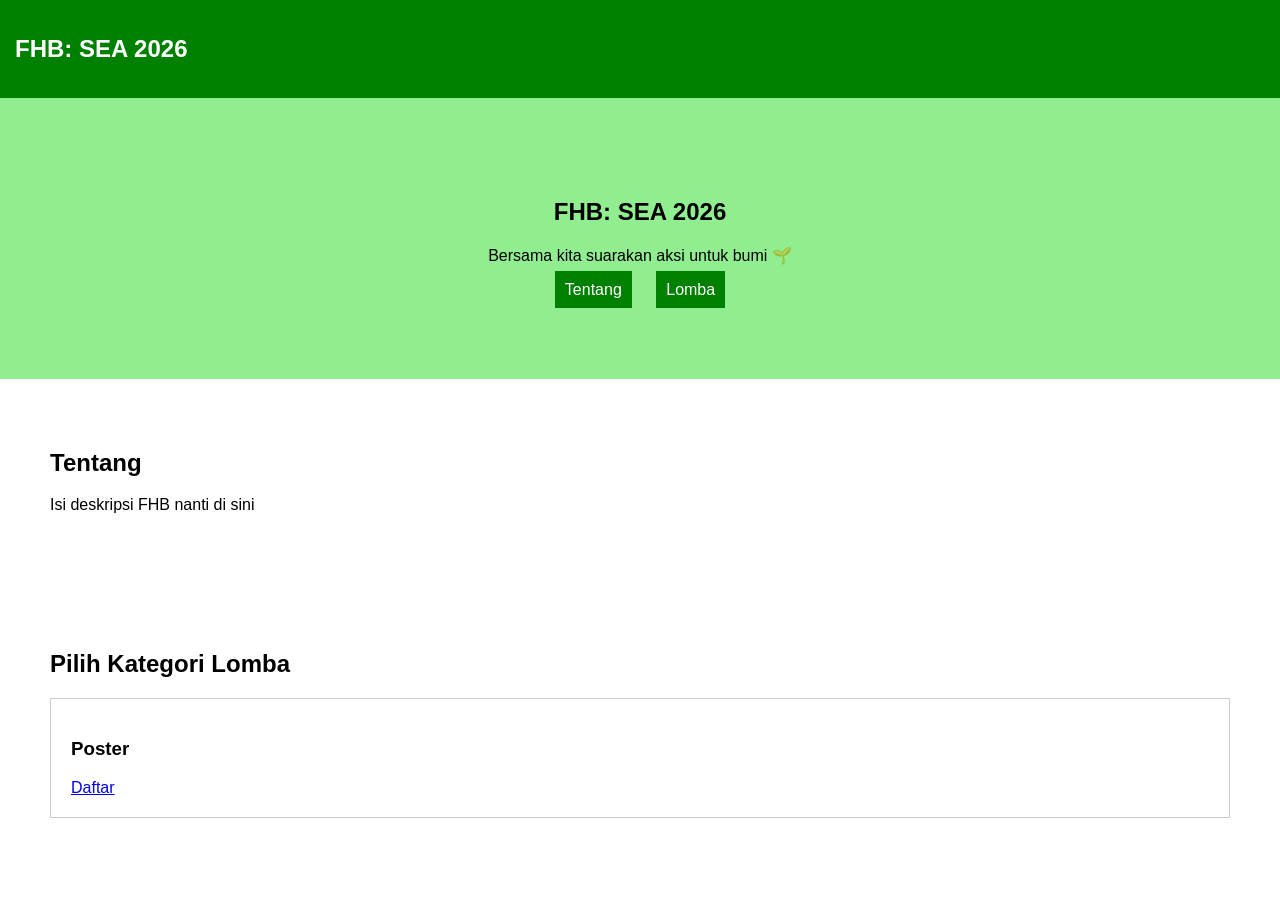
==== index.html @ b34a1d74 "Add files via upload" ====
<!DOCTYPE html>
<html lang="id">
<head>
  <meta charset="UTF-8">
  <title>FHB SEA 2026</title>
  <link rel="stylesheet" href="style.css">
</head>

<body>

<nav>
  <h2>FHB: SEA 2026</h2>
</nav>

<section class="header">
  <h1>FHB: SEA 2026</h1>
  <p>Bersama kita suarakan aksi untuk bumi 🌱</p>

  <div class="buttons">
    <a href="#tentang">Tentang</a>
    <a href="#kategori">Lomba</a>
  </div>
</section>

<section id="tentang" class="tentang">
  <h2>Tentang</h2>
  <p>Isi deskripsi FHB nanti di sini</p>
</section>

<section id="kategori" class="kategori">
  <h2>Pilih Kategori Lomba</h2>

  <div class="card-container">
    <div class="card">
      <h3>Poster</h3>
      <a href="#">Daftar</a>
    </div>
  </div>
</section>

</body>
</html>
---- style.css ----
body {
  font-family: Arial;
  margin: 0;
}

nav {
  background: green;
  color: white;
  padding: 15px;
}

.header {
  text-align: center;
  padding: 80px;
  background: lightgreen;
}

.buttons a {
  margin: 10px;
  padding: 10px;
  background: green;
  color: white;
  text-decoration: none;
}

.tentang {
  padding: 50px;
}

.kategori {
  padding: 50px;
}

.card {
  border: 1px solid #ccc;
  padding: 20px;
}
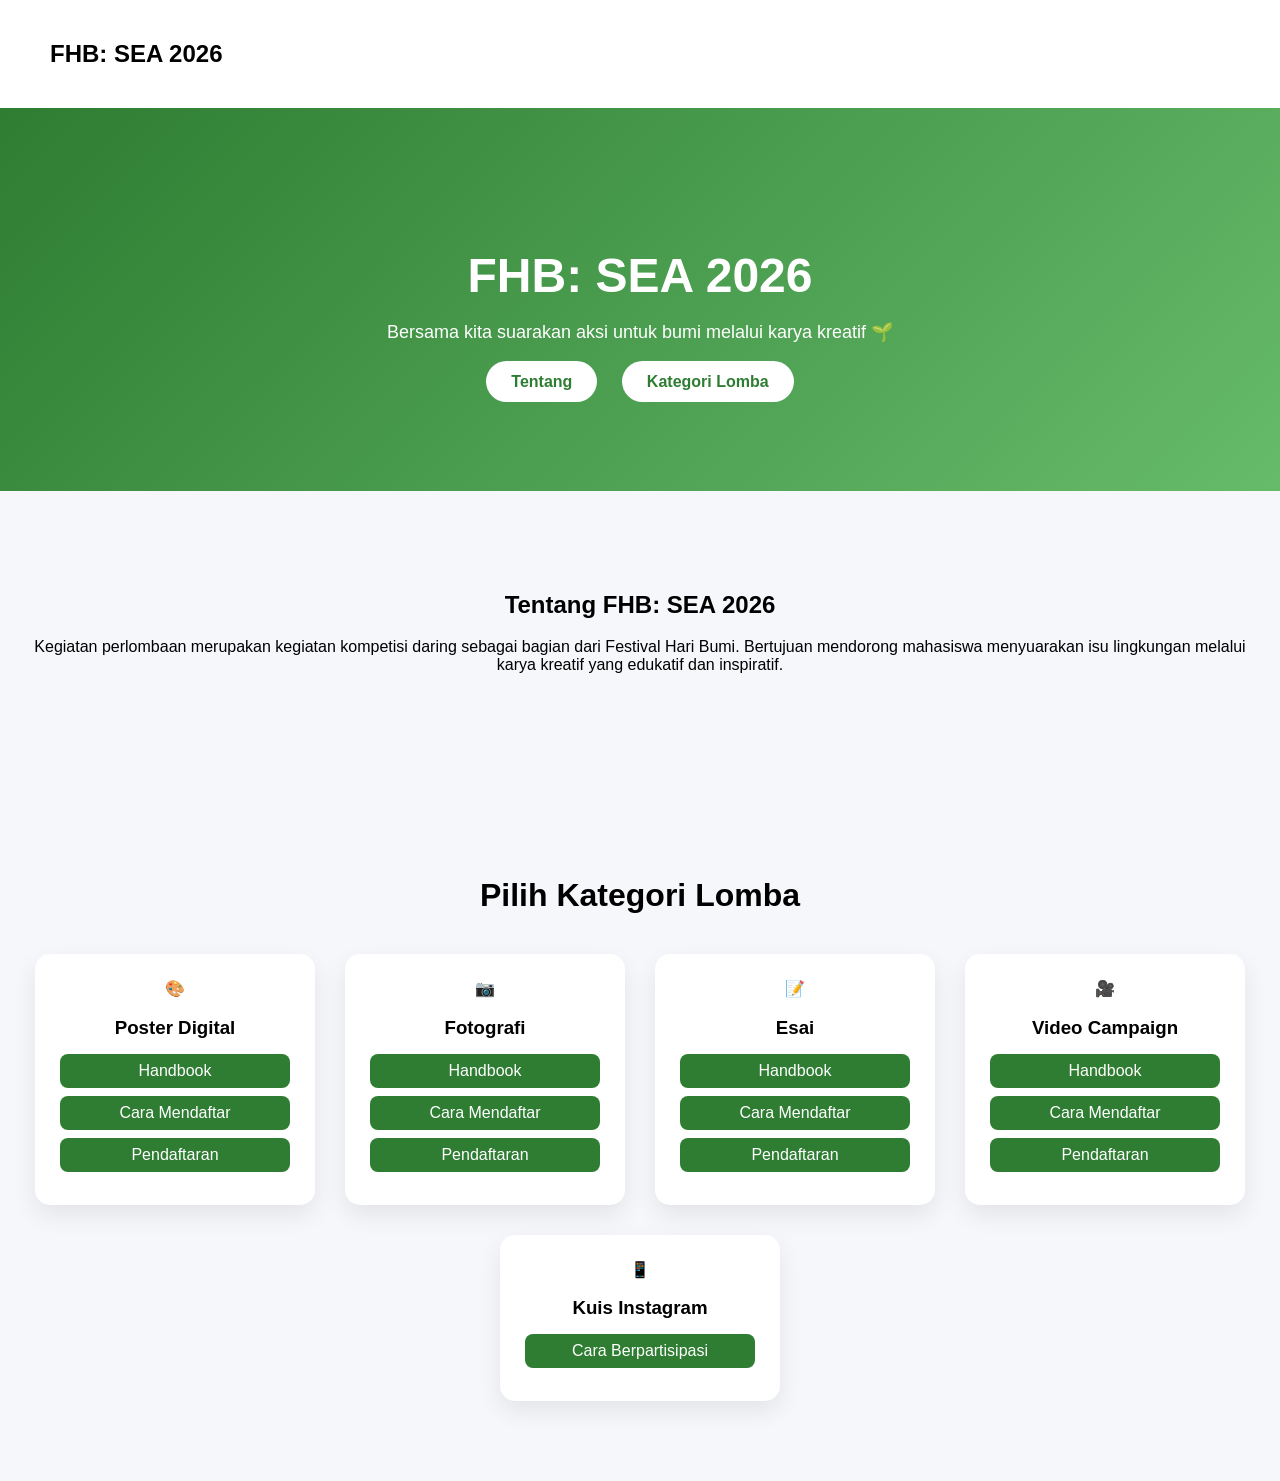
==== commit c6dfe9f8: "Update index.html" ====
--- a/index.html
+++ b/index.html
@@ -1,42 +1,94 @@
 <!DOCTYPE html>
 <html lang="id">
 <head>
-  <meta charset="UTF-8">
-  <title>FHB SEA 2026</title>
-  <link rel="stylesheet" href="style.css">
+<meta charset="UTF-8">
+<meta name="viewport" content="width=device-width, initial-scale=1.0">
+<title>FHB SEA 2026</title>
+
+<link href="https://fonts.googleapis.com/css2?family=Poppins:wght@300;500;700&display=swap" rel="stylesheet">
+<link rel="stylesheet" href="style.css">
+
 </head>
 
 <body>
 
+<!-- NAVBAR -->
 <nav>
   <h2>FHB: SEA 2026</h2>
 </nav>
 
+<!-- HERO -->
 <section class="header">
-  <h1>FHB: SEA 2026</h1>
-  <p>Bersama kita suarakan aksi untuk bumi 🌱</p>
+  <div class="overlay"></div>
+  <div class="content">
+    <h1>FHB: SEA 2026</h1>
+    <p>Bersama kita suarakan aksi untuk bumi melalui karya kreatif 🌱</p>
 
-  <div class="buttons">
-    <a href="#tentang">Tentang</a>
-    <a href="#kategori">Lomba</a>
-  </div>
-</section>
-
-<section id="tentang" class="tentang">
-  <h2>Tentang</h2>
-  <p>Isi deskripsi FHB nanti di sini</p>
-</section>
-
-<section id="kategori" class="kategori">
-  <h2>Pilih Kategori Lomba</h2>
-
-  <div class="card-container">
-    <div class="card">
-      <h3>Poster</h3>
-      <a href="#">Daftar</a>
+    <div class="buttons">
+      <a href="#tentang">Tentang</a>
+      <a href="#kategori">Kategori Lomba</a>
     </div>
   </div>
 </section>
 
+<!-- TENTANG -->
+<section id="tentang" class="tentang reveal">
+  <h2>Tentang FHB: SEA 2026</h2>
+  <p>
+    Kegiatan perlombaan merupakan kegiatan kompetisi daring sebagai bagian dari Festival Hari Bumi.
+    Bertujuan mendorong mahasiswa menyuarakan isu lingkungan melalui karya kreatif yang edukatif dan inspiratif.
+  </p>
+</section>
+
+<!-- KATEGORI -->
+<section id="kategori" class="kategori">
+  <h2 class="reveal">Pilih Kategori Lomba</h2>
+
+  <div class="card-container">
+
+    <!-- CARD -->
+    <div class="card reveal">
+      <div class="icon">🎨</div>
+      <h3>Poster Digital</h3>
+      <a href="#">Handbook</a>
+      <a href="cara.html">Cara Mendaftar</a>
+      <a href="#">Pendaftaran</a>
+    </div>
+
+    <div class="card reveal">
+      <div class="icon">📷</div>
+      <h3>Fotografi</h3>
+      <a href="#">Handbook</a>
+      <a href="cara.html">Cara Mendaftar</a>
+      <a href="#">Pendaftaran</a>
+    </div>
+
+    <div class="card reveal">
+      <div class="icon">📝</div>
+      <h3>Esai</h3>
+      <a href="#">Handbook</a>
+      <a href="cara.html">Cara Mendaftar</a>
+      <a href="#">Pendaftaran</a>
+    </div>
+
+    <div class="card reveal">
+      <div class="icon">🎥</div>
+      <h3>Video Campaign</h3>
+      <a href="#">Handbook</a>
+      <a href="cara.html">Cara Mendaftar</a>
+      <a href="#">Pendaftaran</a>
+    </div>
+
+    <div class="card reveal">
+      <div class="icon">📱</div>
+      <h3>Kuis Instagram</h3>
+      <a href="cara.html">Cara Berpartisipasi</a>
+    </div>
+
+  </div>
+</section>
+
+<script src="script.js"></script>
+
 </body>
-</html>+</html>
--- a/style.css
+++ b/style.css
@@ -1,37 +1,93 @@
 body {
-  font-family: Arial;
+  font-family: 'Segoe UI', sans-serif;
   margin: 0;
+  background: #f5f7fa;
 }
 
+/* NAVBAR */
 nav {
-  background: green;
-  color: white;
-  padding: 15px;
+  display: flex;
+  justify-content: space-between;
+  padding: 20px 50px;
+  background: white;
+  box-shadow: 0 2px 10px rgba(0,0,0,0.05);
 }
 
+/* HEADER */
 .header {
   text-align: center;
-  padding: 80px;
-  background: lightgreen;
+  padding: 100px 20px;
+  background: linear-gradient(135deg, #2e7d32, #66bb6a);
+  color: white;
+}
+
+.header h1 {
+  font-size: 48px;
+  margin-bottom: 10px;
+}
+
+.header p {
+  font-size: 18px;
+  margin-bottom: 30px;
 }
 
 .buttons a {
   margin: 10px;
-  padding: 10px;
-  background: green;
-  color: white;
+  padding: 12px 25px;
+  background: white;
+  color: #2e7d32;
   text-decoration: none;
+  border-radius: 30px;
+  font-weight: bold;
 }
 
+/* SECTION */
 .tentang {
-  padding: 50px;
+  padding: 80px 20px;
+  text-align: center;
 }
 
 .kategori {
-  padding: 50px;
+  padding: 80px 20px;
+  text-align: center;
+}
+
+.kategori h2 {
+  font-size: 32px;
+  margin-bottom: 40px;
+}
+
+/* CARD */
+.card-container {
+  display: flex;
+  justify-content: center;
+  flex-wrap: wrap;
+  gap: 30px;
 }
 
 .card {
-  border: 1px solid #ccc;
-  padding: 20px;
-}+  background: white;
+  padding: 25px;
+  width: 230px;
+  border-radius: 15px;
+  box-shadow: 0 10px 25px rgba(0,0,0,0.08);
+  transition: 0.3s;
+}
+
+.card:hover {
+  transform: translateY(-10px);
+}
+
+.card h3 {
+  margin-bottom: 15px;
+}
+
+.card a {
+  display: block;
+  margin: 8px 0;
+  padding: 8px;
+  background: #2e7d32;
+  color: white;
+  text-decoration: none;
+  border-radius: 8px;
+}
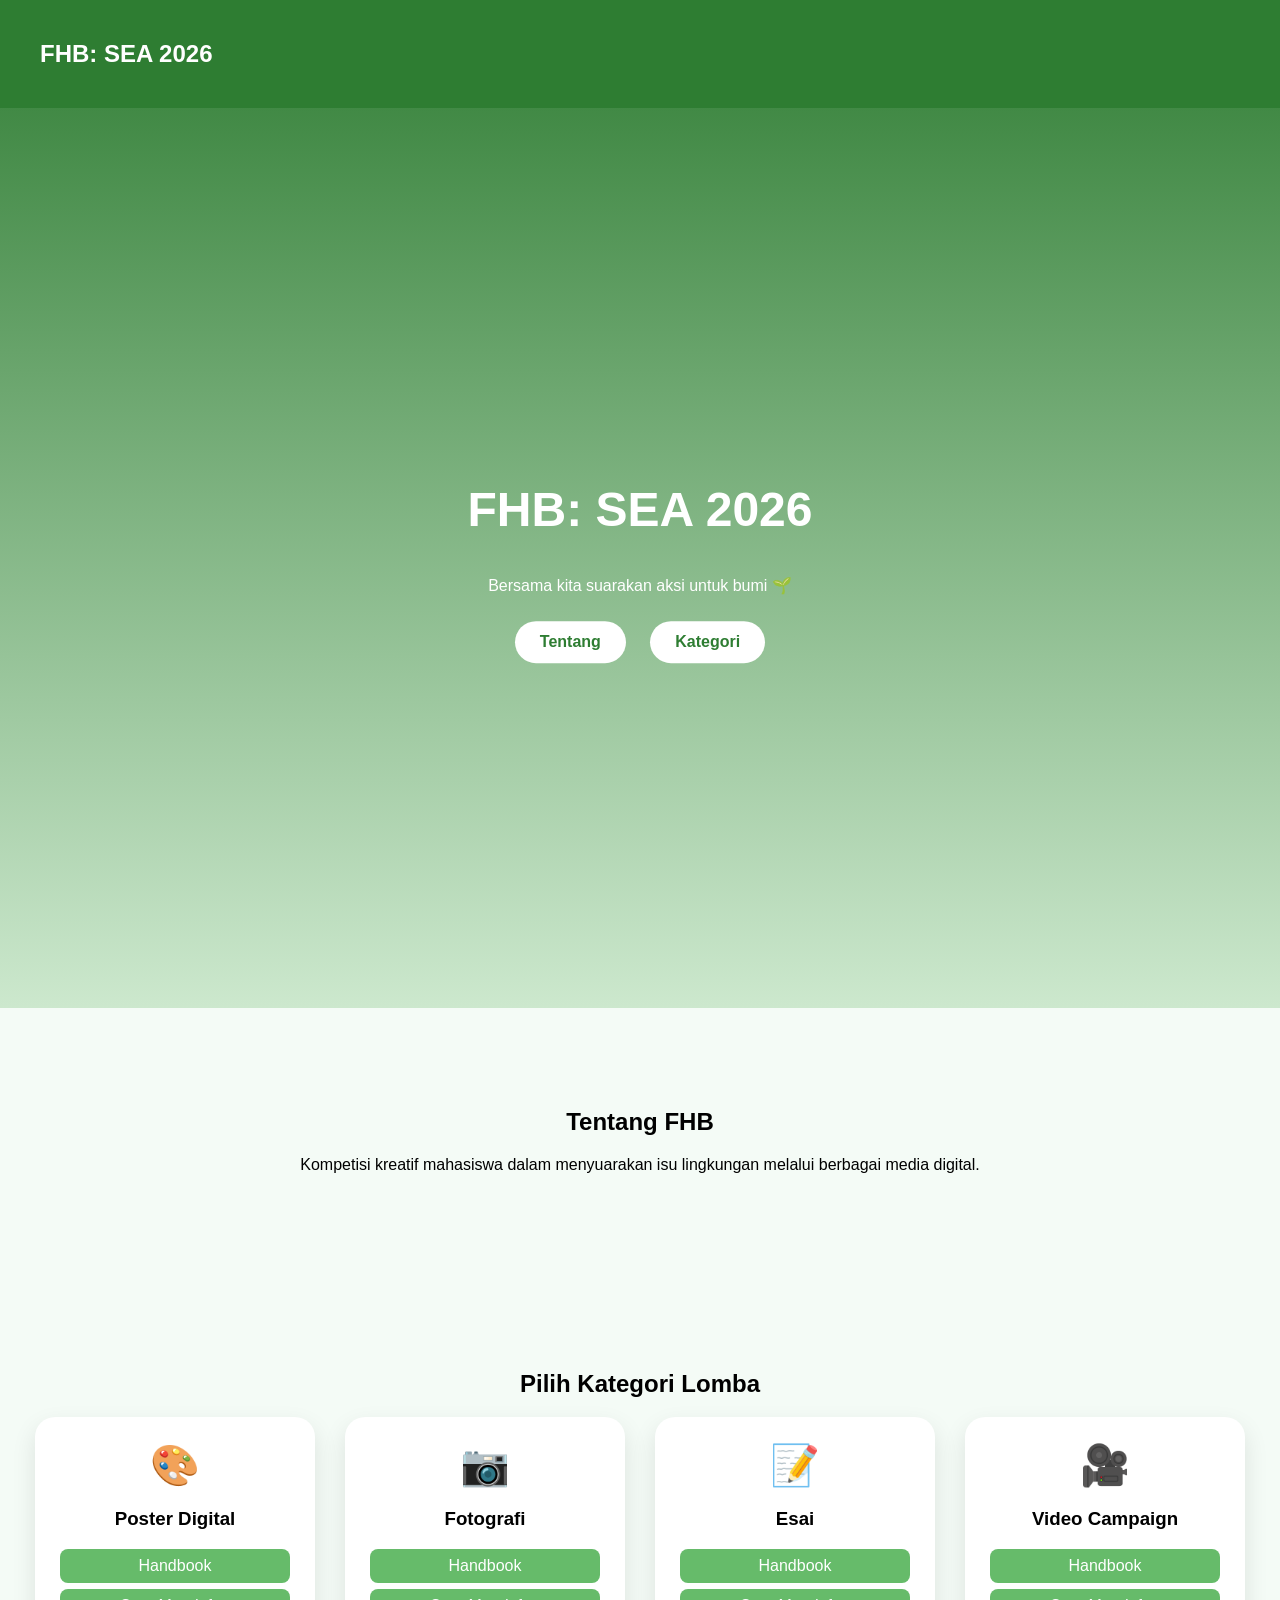
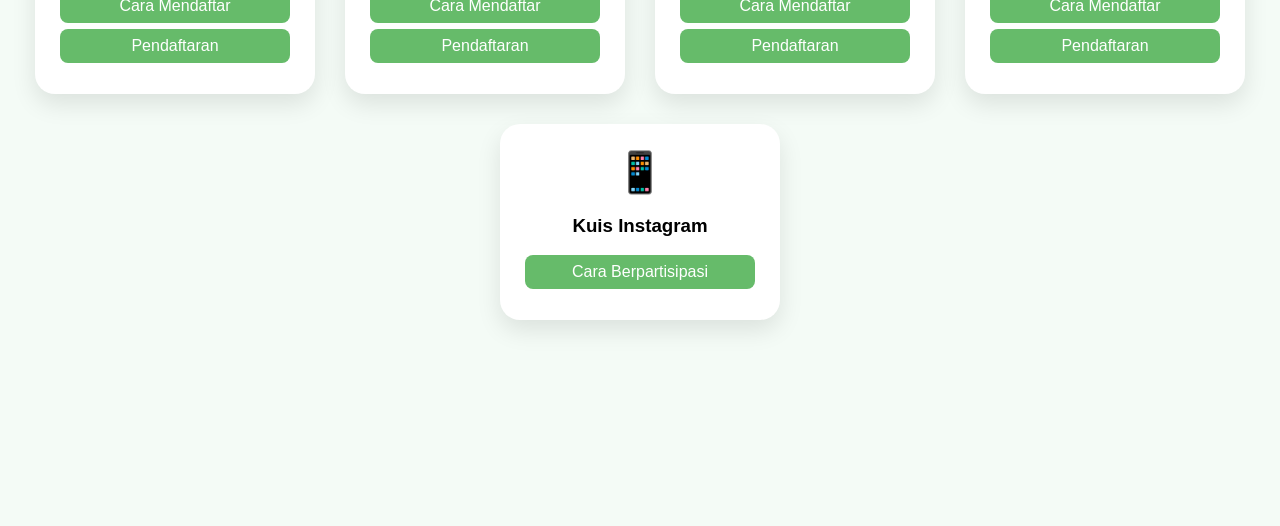
==== commit f7bb59ff: "Update index.html" ====
--- a/index.html
+++ b/index.html
@@ -12,46 +12,38 @@
 
 <body>
 
-<!-- NAVBAR -->
 <nav>
   <h2>FHB: SEA 2026</h2>
 </nav>
 
-<!-- HERO -->
 <section class="header">
   <div class="overlay"></div>
   <div class="content">
     <h1>FHB: SEA 2026</h1>
-    <p>Bersama kita suarakan aksi untuk bumi melalui karya kreatif 🌱</p>
+    <p>Bersama kita suarakan aksi untuk bumi 🌱</p>
 
     <div class="buttons">
       <a href="#tentang">Tentang</a>
-      <a href="#kategori">Kategori Lomba</a>
+      <a href="#kategori">Kategori</a>
     </div>
   </div>
 </section>
 
-<!-- TENTANG -->
 <section id="tentang" class="tentang reveal">
-  <h2>Tentang FHB: SEA 2026</h2>
-  <p>
-    Kegiatan perlombaan merupakan kegiatan kompetisi daring sebagai bagian dari Festival Hari Bumi.
-    Bertujuan mendorong mahasiswa menyuarakan isu lingkungan melalui karya kreatif yang edukatif dan inspiratif.
-  </p>
+  <h2>Tentang FHB</h2>
+  <p>Kompetisi kreatif mahasiswa dalam menyuarakan isu lingkungan melalui berbagai media digital.</p>
 </section>
 
-<!-- KATEGORI -->
 <section id="kategori" class="kategori">
   <h2 class="reveal">Pilih Kategori Lomba</h2>
 
   <div class="card-container">
 
-    <!-- CARD -->
     <div class="card reveal">
       <div class="icon">🎨</div>
       <h3>Poster Digital</h3>
       <a href="#">Handbook</a>
-      <a href="cara.html">Cara Mendaftar</a>
+      <a href="cara-poster.html">Cara Mendaftar</a>
       <a href="#">Pendaftaran</a>
     </div>
 
@@ -59,7 +51,7 @@
       <div class="icon">📷</div>
       <h3>Fotografi</h3>
       <a href="#">Handbook</a>
-      <a href="cara.html">Cara Mendaftar</a>
+      <a href="cara-foto.html">Cara Mendaftar</a>
       <a href="#">Pendaftaran</a>
     </div>
 
@@ -67,7 +59,7 @@
       <div class="icon">📝</div>
       <h3>Esai</h3>
       <a href="#">Handbook</a>
-      <a href="cara.html">Cara Mendaftar</a>
+      <a href="cara-esai.html">Cara Mendaftar</a>
       <a href="#">Pendaftaran</a>
     </div>
 
@@ -75,17 +67,23 @@
       <div class="icon">🎥</div>
       <h3>Video Campaign</h3>
       <a href="#">Handbook</a>
-      <a href="cara.html">Cara Mendaftar</a>
+      <a href="cara-video.html">Cara Mendaftar</a>
       <a href="#">Pendaftaran</a>
     </div>
 
     <div class="card reveal">
       <div class="icon">📱</div>
       <h3>Kuis Instagram</h3>
-      <a href="cara.html">Cara Berpartisipasi</a>
+      <a href="cara-kuis.html">Cara Berpartisipasi</a>
     </div>
 
   </div>
+</section>
+
+<!-- CTA -->
+<section class="cta reveal">
+  <h2>Yuk Jadi Bagian dari Aksi untuk Bumi 🌍</h2>
+  <p>Tunjukkan kreativitasmu dan suarakan perubahan!</p>
 </section>
 
 <script src="script.js"></script>
--- a/style.css
+++ b/style.css
@@ -1,43 +1,52 @@
 body {
-  font-family: 'Segoe UI', sans-serif;
   margin: 0;
-  background: #f5f7fa;
+  font-family: 'Poppins', sans-serif;
+  background: #f4fbf6;
 }
 
 /* NAVBAR */
 nav {
-  display: flex;
-  justify-content: space-between;
-  padding: 20px 50px;
-  background: white;
-  box-shadow: 0 2px 10px rgba(0,0,0,0.05);
+  padding: 20px 40px;
+  background: #2e7d32;
+  color: white;
+  font-weight: bold;
 }
 
-/* HEADER */
+/* HERO */
 .header {
-  text-align: center;
-  padding: 100px 20px;
-  background: linear-gradient(135deg, #2e7d32, #66bb6a);
-  color: white;
+  position: relative;
+  height: 100vh;
+  background: url('https://images.unsplash.com/photo-1501004318641-b39e6451bec6') center/cover;
 }
 
-.header h1 {
-  font-size: 48px;
-  margin-bottom: 10px;
+.overlay {
+  position: absolute;
+  width: 100%;
+  height: 100%;
+  background: linear-gradient(to bottom, rgba(46,125,50,0.9), rgba(200,230,201,0.9));
 }
 
-.header p {
-  font-size: 18px;
-  margin-bottom: 30px;
+.content {
+  position: relative;
+  color: white;
+  text-align: center;
+  top: 50%;
+  transform: translateY(-50%);
+  padding: 20px;
+}
+
+.content h1 {
+  font-size: 48px;
 }
 
 .buttons a {
+  display: inline-block;
   margin: 10px;
   padding: 12px 25px;
   background: white;
   color: #2e7d32;
+  border-radius: 30px;
   text-decoration: none;
-  border-radius: 30px;
   font-weight: bold;
 }
 
@@ -52,16 +61,11 @@
   text-align: center;
 }
 
-.kategori h2 {
-  font-size: 32px;
-  margin-bottom: 40px;
-}
-
 /* CARD */
 .card-container {
   display: flex;
+  flex-wrap: wrap;
   justify-content: center;
-  flex-wrap: wrap;
   gap: 30px;
 }
 
@@ -69,8 +73,8 @@
   background: white;
   padding: 25px;
   width: 230px;
-  border-radius: 15px;
-  box-shadow: 0 10px 25px rgba(0,0,0,0.08);
+  border-radius: 20px;
+  box-shadow: 0 10px 25px rgba(0,0,0,0.1);
   transition: 0.3s;
 }
 
@@ -78,16 +82,40 @@
   transform: translateY(-10px);
 }
 
-.card h3 {
-  margin-bottom: 15px;
+.icon {
+  font-size: 40px;
+  margin-bottom: 10px;
 }
 
 .card a {
   display: block;
-  margin: 8px 0;
+  margin: 6px 0;
   padding: 8px;
-  background: #2e7d32;
+  background: #66bb6a;
   color: white;
+  border-radius: 8px;
   text-decoration: none;
-  border-radius: 8px;
 }
+
+/* ANIMATION */
+.reveal {
+  opacity: 0;
+  transform: translateY(40px);
+  transition: 0.6s;
+}
+
+.reveal.active {
+  opacity: 1;
+  transform: translateY(0);
+}
+
+/* RESPONSIVE */
+@media(max-width:768px){
+  .content h1 {
+    font-size: 30px;
+  }
+
+  .card {
+    width: 90%;
+  }
+}
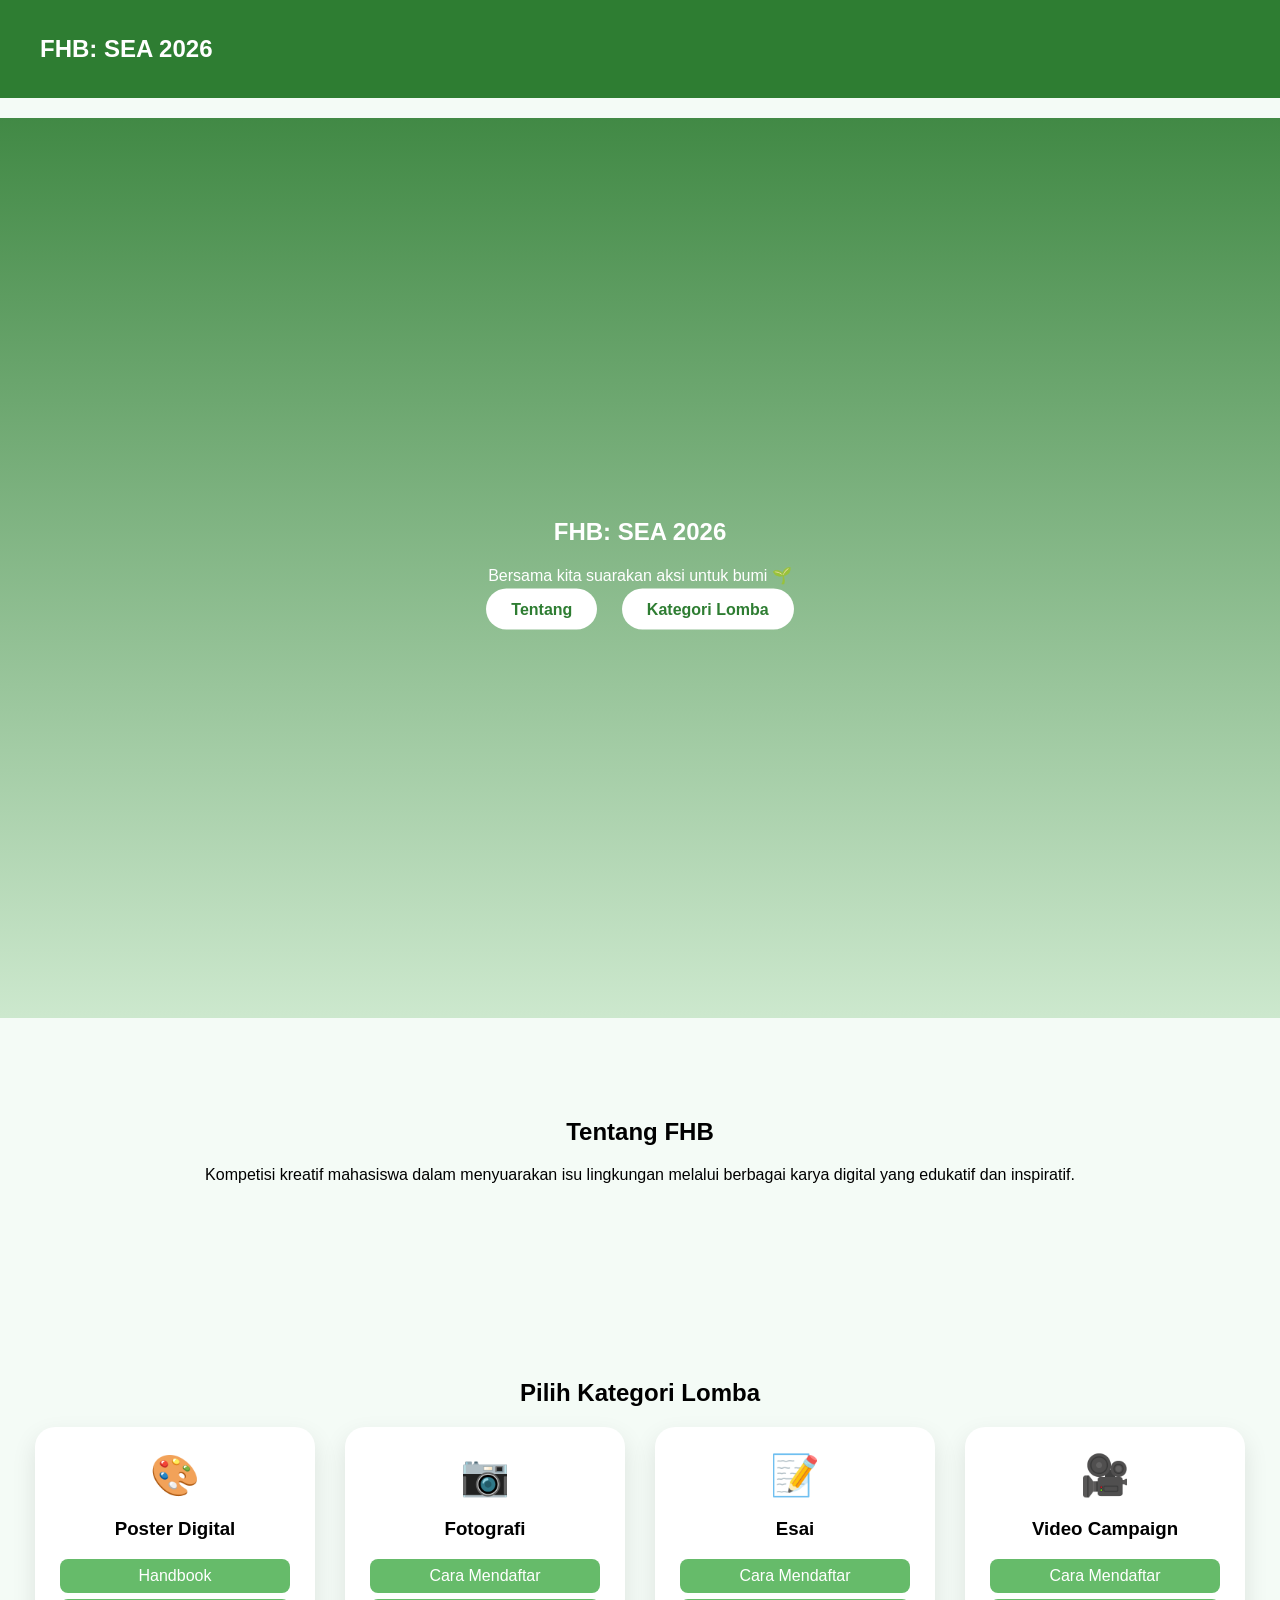
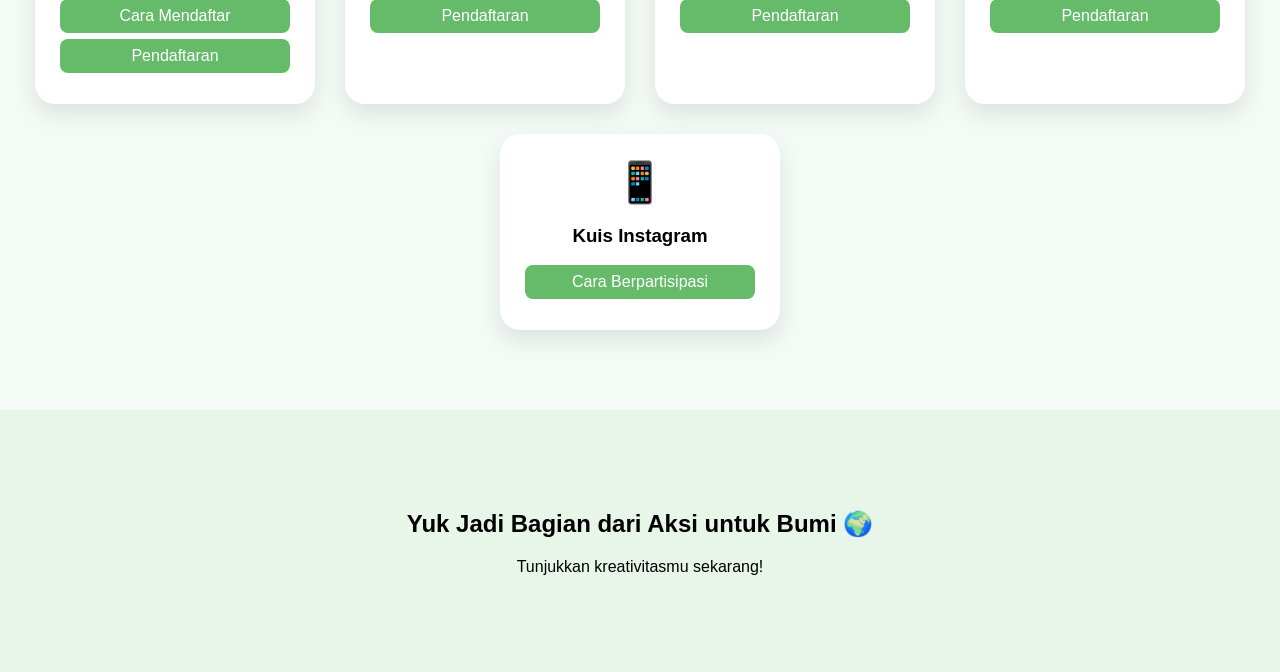
==== commit 573fd88c: "Update index.html" ====
--- a/index.html
+++ b/index.html
@@ -18,20 +18,24 @@
 
 <section class="header">
   <div class="overlay"></div>
+
   <div class="content">
     <h1>FHB: SEA 2026</h1>
     <p>Bersama kita suarakan aksi untuk bumi 🌱</p>
 
     <div class="buttons">
       <a href="#tentang">Tentang</a>
-      <a href="#kategori">Kategori</a>
+      <a href="#kategori">Kategori Lomba</a>
     </div>
   </div>
 </section>
 
 <section id="tentang" class="tentang reveal">
   <h2>Tentang FHB</h2>
-  <p>Kompetisi kreatif mahasiswa dalam menyuarakan isu lingkungan melalui berbagai media digital.</p>
+  <p>
+    Kompetisi kreatif mahasiswa dalam menyuarakan isu lingkungan melalui berbagai karya digital
+    yang edukatif dan inspiratif.
+  </p>
 </section>
 
 <section id="kategori" class="kategori">
@@ -50,7 +54,6 @@
     <div class="card reveal">
       <div class="icon">📷</div>
       <h3>Fotografi</h3>
-      <a href="#">Handbook</a>
       <a href="cara-foto.html">Cara Mendaftar</a>
       <a href="#">Pendaftaran</a>
     </div>
@@ -58,7 +61,6 @@
     <div class="card reveal">
       <div class="icon">📝</div>
       <h3>Esai</h3>
-      <a href="#">Handbook</a>
       <a href="cara-esai.html">Cara Mendaftar</a>
       <a href="#">Pendaftaran</a>
     </div>
@@ -66,7 +68,6 @@
     <div class="card reveal">
       <div class="icon">🎥</div>
       <h3>Video Campaign</h3>
-      <a href="#">Handbook</a>
       <a href="cara-video.html">Cara Mendaftar</a>
       <a href="#">Pendaftaran</a>
     </div>
@@ -80,10 +81,9 @@
   </div>
 </section>
 
-<!-- CTA -->
 <section class="cta reveal">
   <h2>Yuk Jadi Bagian dari Aksi untuk Bumi 🌍</h2>
-  <p>Tunjukkan kreativitasmu dan suarakan perubahan!</p>
+  <p>Tunjukkan kreativitasmu sekarang!</p>
 </section>
 
 <script src="script.js"></script>
--- a/style.css
+++ b/style.css
@@ -1,3 +1,7 @@
+html {
+  scroll-behavior: smooth;
+}
+
 body {
   margin: 0;
   font-family: 'Poppins', sans-serif;
@@ -6,17 +10,19 @@
 
 /* NAVBAR */
 nav {
-  padding: 20px 40px;
+  position: sticky;
+  top: 0;
+  padding: 15px 40px;
   background: #2e7d32;
   color: white;
-  font-weight: bold;
+  z-index: 1000;
 }
 
 /* HERO */
 .header {
-  position: relative;
   height: 100vh;
   background: url('https://images.unsplash.com/photo-1501004318641-b39e6451bec6') center/cover;
+  position: relative;
 }
 
 .overlay {
@@ -28,35 +34,29 @@
 
 .content {
   position: relative;
-  color: white;
-  text-align: center;
   top: 50%;
   transform: translateY(-50%);
-  padding: 20px;
-}
-
-.content h1 {
-  font-size: 48px;
+  text-align: center;
+  color: white;
 }
 
 .buttons a {
-  display: inline-block;
+  padding: 12px 25px;
   margin: 10px;
-  padding: 12px 25px;
   background: white;
   color: #2e7d32;
   border-radius: 30px;
   text-decoration: none;
   font-weight: bold;
+  transition: 0.3s;
+}
+
+.buttons a:hover {
+  background: #c8e6c9;
 }
 
 /* SECTION */
-.tentang {
-  padding: 80px 20px;
-  text-align: center;
-}
-
-.kategori {
+.tentang, .kategori, .cta {
   padding: 80px 20px;
   text-align: center;
 }
@@ -79,12 +79,11 @@
 }
 
 .card:hover {
-  transform: translateY(-10px);
+  transform: translateY(-10px) scale(1.03);
 }
 
 .icon {
   font-size: 40px;
-  margin-bottom: 10px;
 }
 
 .card a {
@@ -97,7 +96,27 @@
   text-decoration: none;
 }
 
-/* ANIMATION */
+.card a:hover {
+  background: #4caf50;
+}
+
+/* CTA */
+.cta {
+  background: #e8f5e9;
+}
+
+/* BUTTON GLOBAL */
+.btn {
+  display: inline-block;
+  padding: 12px 20px;
+  background: #2e7d32;
+  color: white;
+  border-radius: 8px;
+  text-decoration: none;
+  margin-top: 10px;
+}
+
+/* ANIMASI */
 .reveal {
   opacity: 0;
   transform: translateY(40px);
@@ -111,10 +130,6 @@
 
 /* RESPONSIVE */
 @media(max-width:768px){
-  .content h1 {
-    font-size: 30px;
-  }
-
   .card {
     width: 90%;
   }
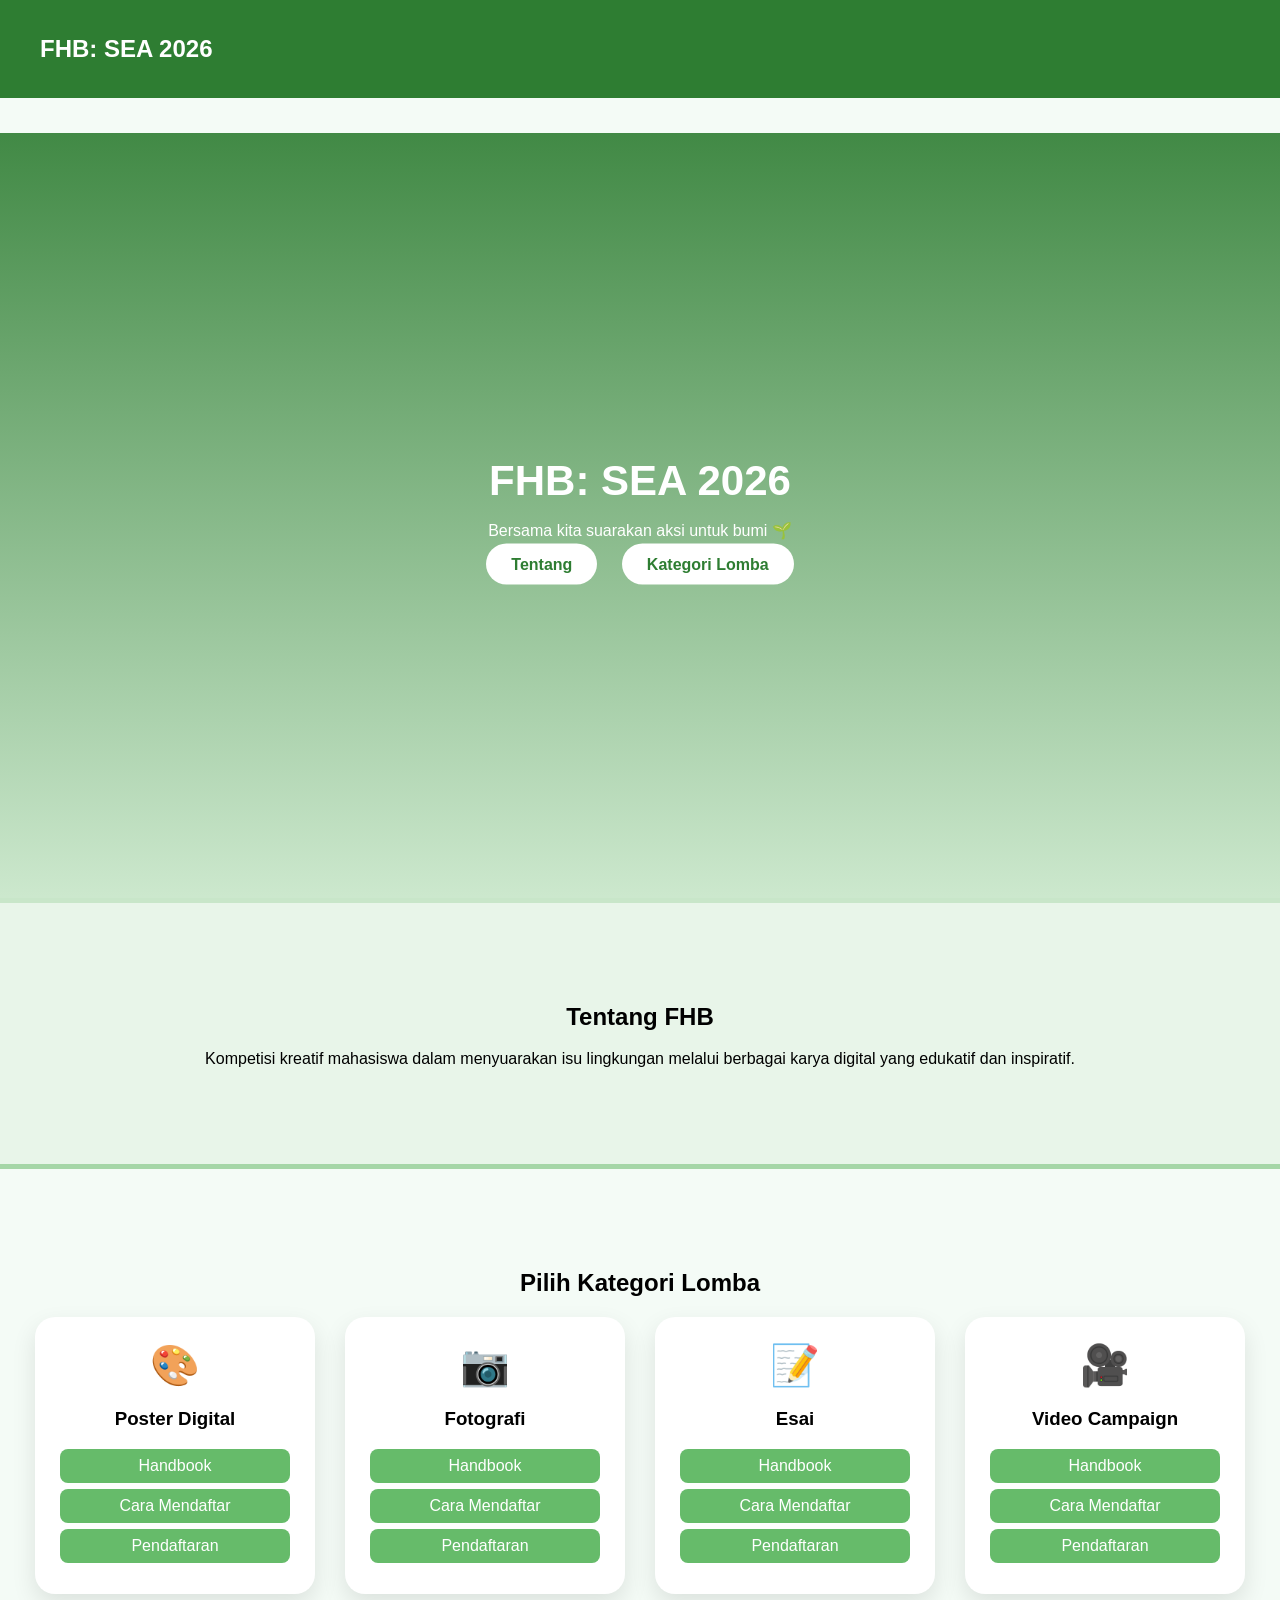
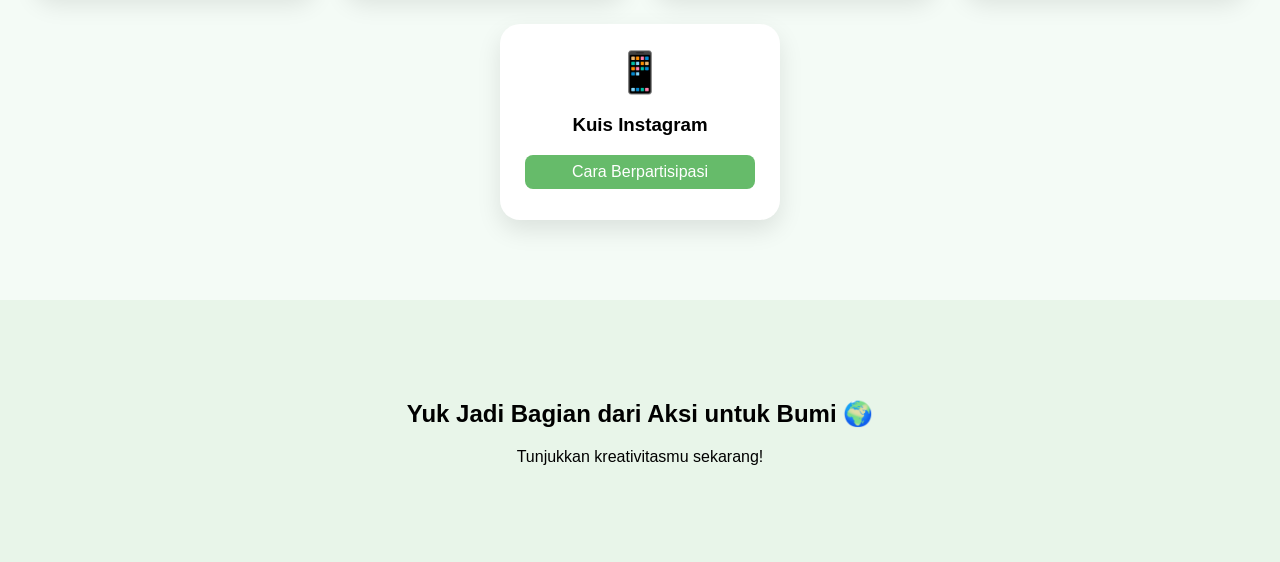
==== commit e064f663: "Update index.html" ====
--- a/index.html
+++ b/index.html
@@ -16,6 +16,7 @@
   <h2>FHB: SEA 2026</h2>
 </nav>
 
+<!-- HEADER -->
 <section class="header">
   <div class="overlay"></div>
 
@@ -30,6 +31,7 @@
   </div>
 </section>
 
+<!-- TENTANG -->
 <section id="tentang" class="tentang reveal">
   <h2>Tentang FHB</h2>
   <p>
@@ -38,6 +40,7 @@
   </p>
 </section>
 
+<!-- KATEGORI -->
 <section id="kategori" class="kategori">
   <h2 class="reveal">Pilih Kategori Lomba</h2>
 
@@ -54,6 +57,7 @@
     <div class="card reveal">
       <div class="icon">📷</div>
       <h3>Fotografi</h3>
+      <a href="#">Handbook</a>
       <a href="cara-foto.html">Cara Mendaftar</a>
       <a href="#">Pendaftaran</a>
     </div>
@@ -61,6 +65,7 @@
     <div class="card reveal">
       <div class="icon">📝</div>
       <h3>Esai</h3>
+      <a href="#">Handbook</a>
       <a href="cara-esai.html">Cara Mendaftar</a>
       <a href="#">Pendaftaran</a>
     </div>
@@ -68,6 +73,7 @@
     <div class="card reveal">
       <div class="icon">🎥</div>
       <h3>Video Campaign</h3>
+      <a href="#">Handbook</a>
       <a href="cara-video.html">Cara Mendaftar</a>
       <a href="#">Pendaftaran</a>
     </div>
@@ -81,6 +87,7 @@
   </div>
 </section>
 
+<!-- CTA -->
 <section class="cta reveal">
   <h2>Yuk Jadi Bagian dari Aksi untuk Bumi 🌍</h2>
   <p>Tunjukkan kreativitasmu sekarang!</p>
--- a/style.css
+++ b/style.css
@@ -16,11 +16,16 @@
   background: #2e7d32;
   color: white;
   z-index: 1000;
+  transition: 0.3s;
 }
 
-/* HERO */
+nav.scrolled {
+  box-shadow: 0 4px 15px rgba(0,0,0,0.1);
+}
+
+/* HEADER */
 .header {
-  height: 100vh;
+  height: 85vh;
   background: url('https://images.unsplash.com/photo-1501004318641-b39e6451bec6') center/cover;
   position: relative;
 }
@@ -40,6 +45,16 @@
   color: white;
 }
 
+.content h1 {
+  font-size: 42px;
+  margin-bottom: 10px;
+}
+
+.content p {
+  font-size: 16px;
+}
+
+/* BUTTONS */
 .buttons a {
   padding: 12px 25px;
   margin: 10px;
@@ -55,10 +70,19 @@
   background: #c8e6c9;
 }
 
-/* SECTION */
-.tentang, .kategori, .cta {
+/* SECTIONS */
+.tentang {
   padding: 80px 20px;
   text-align: center;
+  background: #e8f5e9;
+  border-top: 5px solid #c8e6c9;
+}
+
+.kategori {
+  padding: 80px 20px;
+  text-align: center;
+  background: #f4fbf6;
+  border-top: 5px solid #a5d6a7;
 }
 
 /* CARD */
@@ -103,6 +127,8 @@
 /* CTA */
 .cta {
   background: #e8f5e9;
+  padding: 80px 20px;
+  text-align: center;
 }
 
 /* BUTTON GLOBAL */
@@ -133,4 +159,8 @@
   .card {
     width: 90%;
   }
+
+  .content h1 {
+    font-size: 28px;
+  }
 }
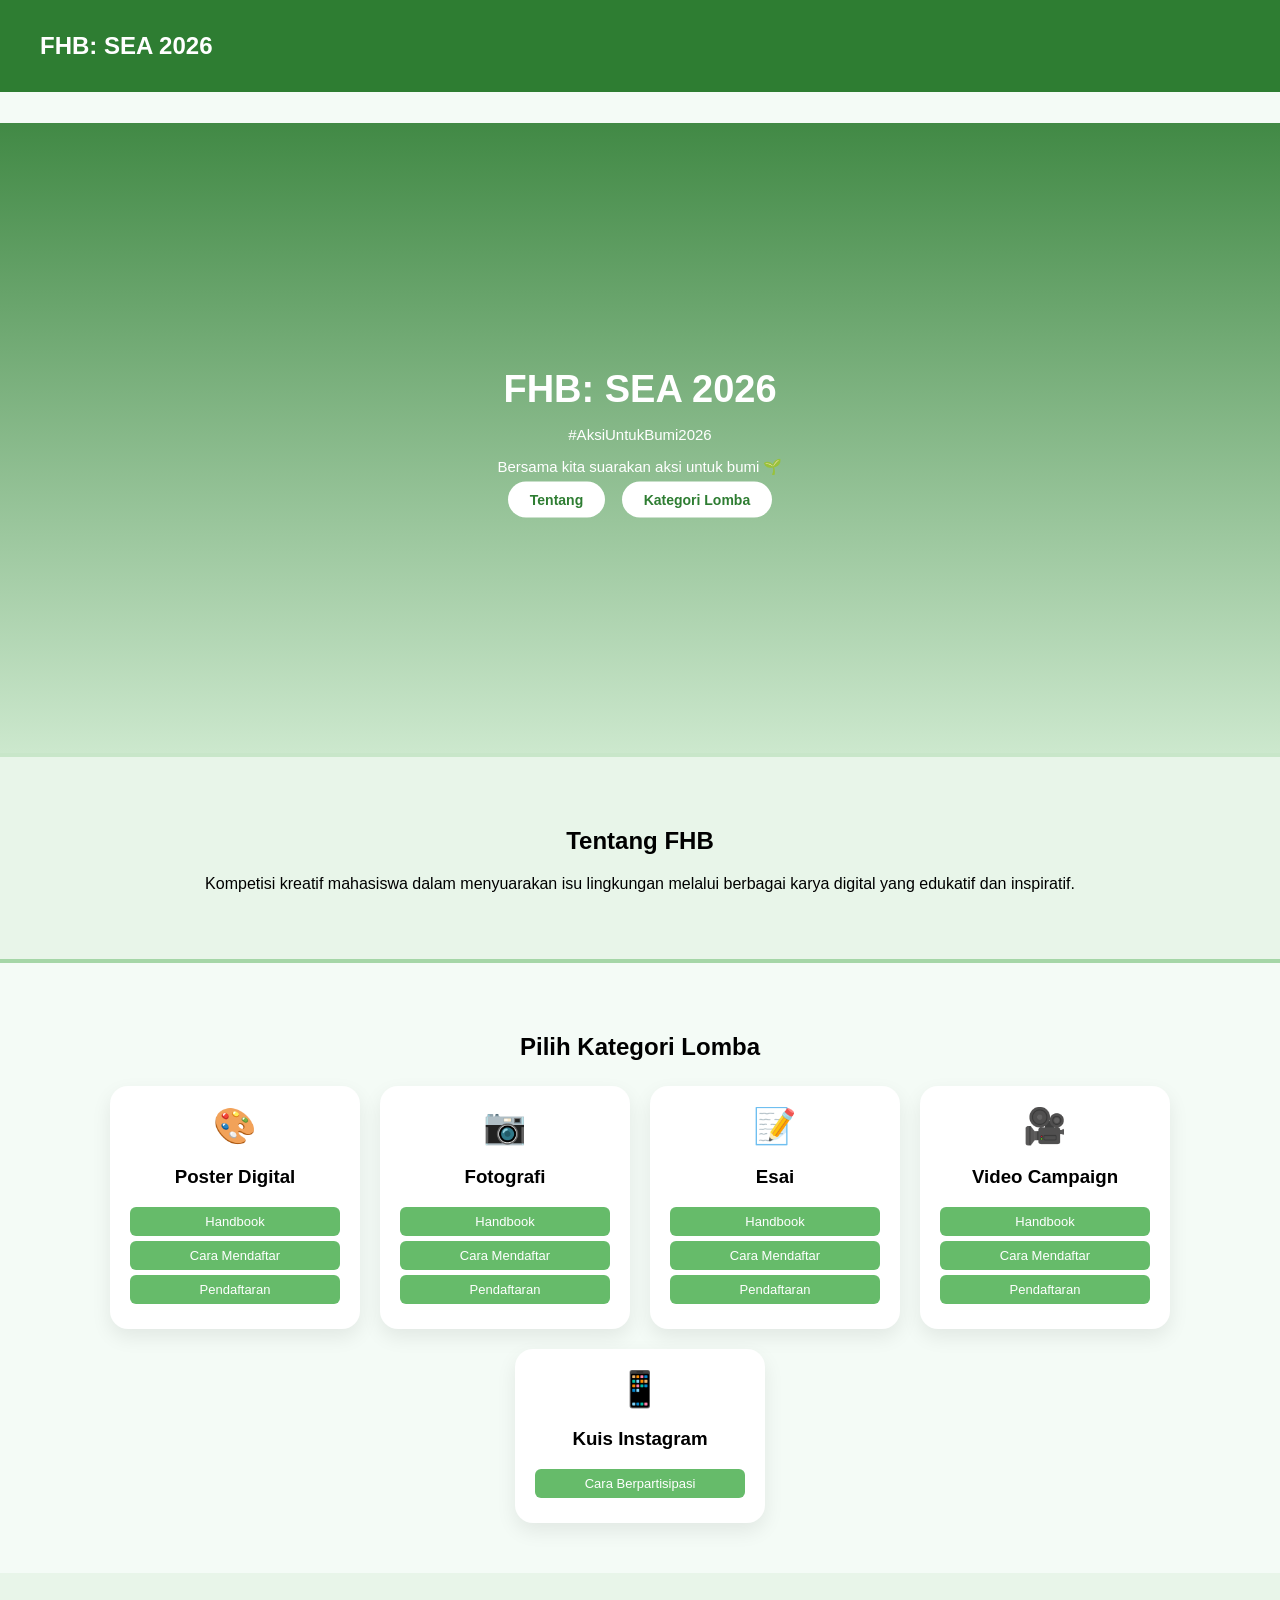
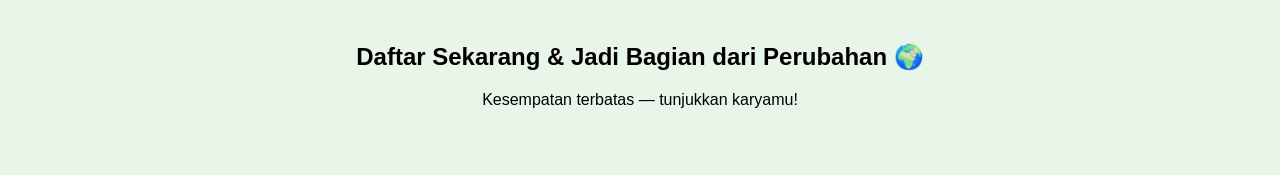
==== commit 043589b9: "Update index.html" ====
--- a/index.html
+++ b/index.html
@@ -16,12 +16,13 @@
   <h2>FHB: SEA 2026</h2>
 </nav>
 
-<!-- HEADER -->
+<!-- HERO -->
 <section class="header">
   <div class="overlay"></div>
 
   <div class="content">
     <h1>FHB: SEA 2026</h1>
+    <p class="tagline">#AksiUntukBumi2026</p>
     <p>Bersama kita suarakan aksi untuk bumi 🌱</p>
 
     <div class="buttons">
@@ -89,8 +90,8 @@
 
 <!-- CTA -->
 <section class="cta reveal">
-  <h2>Yuk Jadi Bagian dari Aksi untuk Bumi 🌍</h2>
-  <p>Tunjukkan kreativitasmu sekarang!</p>
+  <h2>Daftar Sekarang & Jadi Bagian dari Perubahan 🌍</h2>
+  <p>Kesempatan terbatas — tunjukkan karyamu!</p>
 </section>
 
 <script src="script.js"></script>
--- a/style.css
+++ b/style.css
@@ -12,7 +12,7 @@
 nav {
   position: sticky;
   top: 0;
-  padding: 15px 40px;
+  padding: 12px 40px;
   background: #2e7d32;
   color: white;
   z-index: 1000;
@@ -23,9 +23,9 @@
   box-shadow: 0 4px 15px rgba(0,0,0,0.1);
 }
 
-/* HEADER */
+/* HEADER (DIPADATIN) */
 .header {
-  height: 85vh;
+  height: 70vh;
   background: url('https://images.unsplash.com/photo-1501004318641-b39e6451bec6') center/cover;
   position: relative;
 }
@@ -46,43 +46,44 @@
 }
 
 .content h1 {
-  font-size: 42px;
-  margin-bottom: 10px;
+  font-size: 38px;
+  margin-bottom: 8px;
 }
 
 .content p {
-  font-size: 16px;
+  font-size: 15px;
+  margin-bottom: 15px;
 }
 
 /* BUTTONS */
 .buttons a {
-  padding: 12px 25px;
-  margin: 10px;
+  padding: 10px 22px;
+  margin: 6px;
   background: white;
   color: #2e7d32;
   border-radius: 30px;
   text-decoration: none;
   font-weight: bold;
-  transition: 0.3s;
+  font-size: 14px;
 }
 
-.buttons a:hover {
-  background: #c8e6c9;
-}
-
-/* SECTIONS */
+/* SECTION (DIKECILIN JARAKNYA) */
 .tentang {
-  padding: 80px 20px;
+  padding: 50px 20px;
   text-align: center;
   background: #e8f5e9;
-  border-top: 5px solid #c8e6c9;
+  border-top: 4px solid #c8e6c9;
 }
 
 .kategori {
-  padding: 80px 20px;
+  padding: 50px 20px;
   text-align: center;
   background: #f4fbf6;
-  border-top: 5px solid #a5d6a7;
+  border-top: 4px solid #a5d6a7;
+}
+
+.kategori h2 {
+  margin-bottom: 25px;
 }
 
 /* CARD */
@@ -90,63 +91,59 @@
   display: flex;
   flex-wrap: wrap;
   justify-content: center;
-  gap: 30px;
+  gap: 20px;
 }
 
 .card {
   background: white;
-  padding: 25px;
-  width: 230px;
-  border-radius: 20px;
-  box-shadow: 0 10px 25px rgba(0,0,0,0.1);
+  padding: 20px;
+  width: 210px;
+  border-radius: 18px;
+  box-shadow: 0 8px 20px rgba(0,0,0,0.08);
   transition: 0.3s;
 }
 
 .card:hover {
-  transform: translateY(-10px) scale(1.03);
+  transform: translateY(-8px);
 }
 
 .icon {
-  font-size: 40px;
+  font-size: 35px;
 }
 
 .card a {
   display: block;
-  margin: 6px 0;
-  padding: 8px;
+  margin: 5px 0;
+  padding: 7px;
   background: #66bb6a;
   color: white;
-  border-radius: 8px;
+  border-radius: 6px;
   text-decoration: none;
-}
-
-.card a:hover {
-  background: #4caf50;
+  font-size: 13px;
 }
 
 /* CTA */
 .cta {
   background: #e8f5e9;
-  padding: 80px 20px;
+  padding: 50px 20px;
   text-align: center;
 }
 
 /* BUTTON GLOBAL */
 .btn {
   display: inline-block;
-  padding: 12px 20px;
+  padding: 10px 18px;
   background: #2e7d32;
   color: white;
-  border-radius: 8px;
+  border-radius: 6px;
   text-decoration: none;
-  margin-top: 10px;
 }
 
 /* ANIMASI */
 .reveal {
   opacity: 0;
-  transform: translateY(40px);
-  transition: 0.6s;
+  transform: translateY(30px);
+  transition: 0.5s;
 }
 
 .reveal.active {
@@ -160,7 +157,11 @@
     width: 90%;
   }
 
+  .header {
+    height: 60vh;
+  }
+
   .content h1 {
-    font-size: 28px;
+    font-size: 26px;
   }
 }
